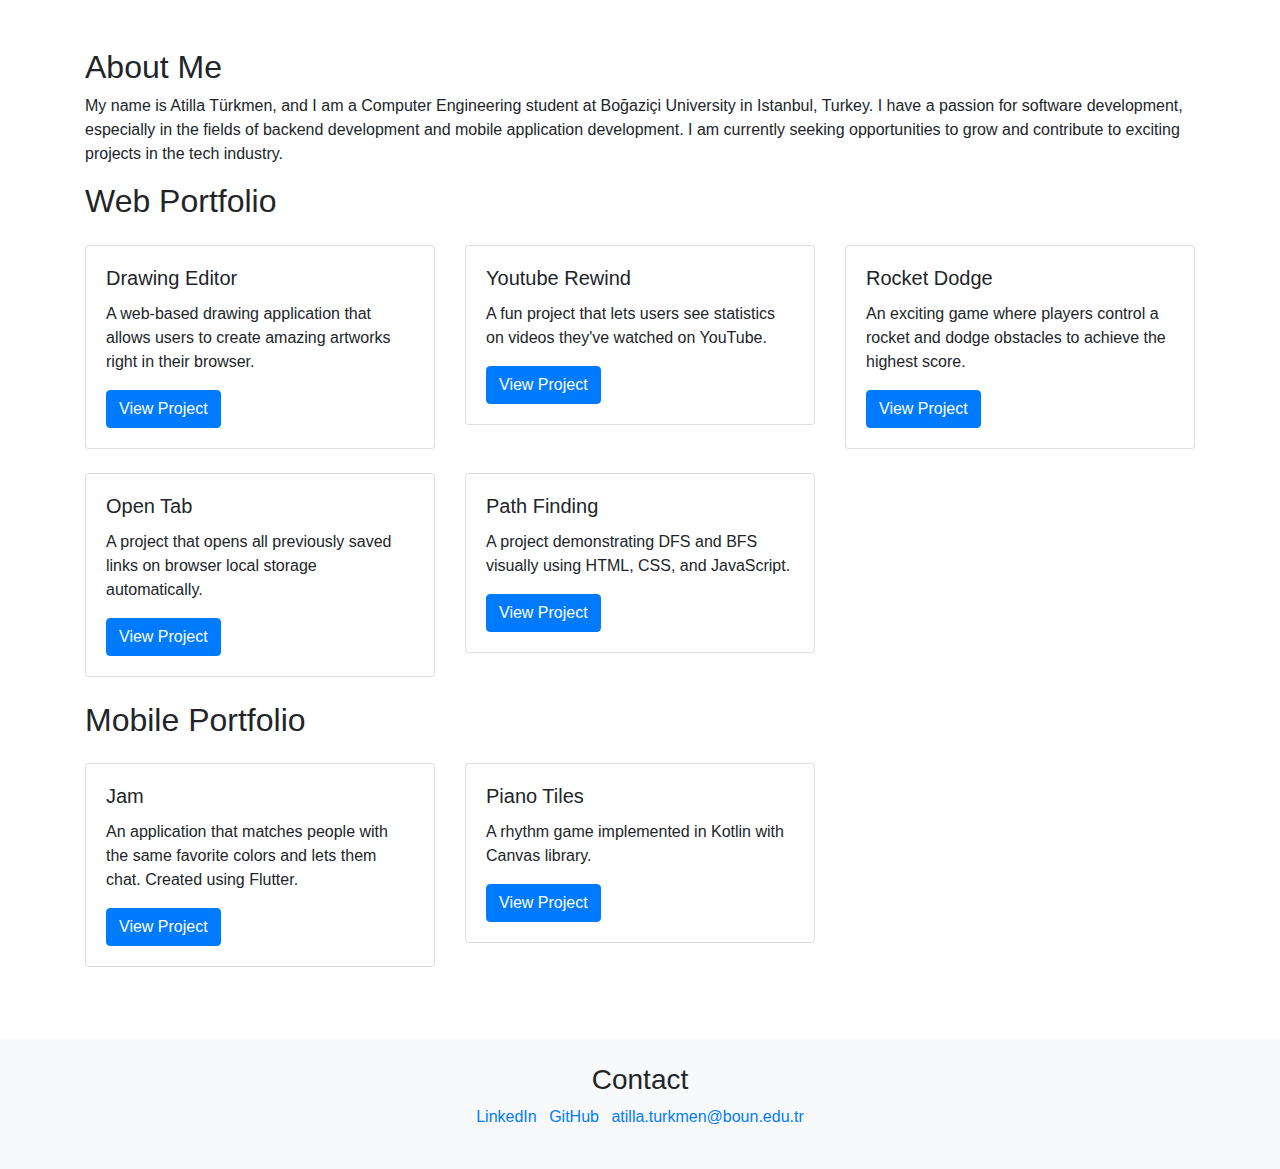
==== index.html @ f905438d "Initial Commit" ====
<!DOCTYPE html>
<html lang="en">

<head>
    <meta charset="UTF-8">
    <meta name="viewport" content="width=device-width, initial-scale=1.0">
    <title>Atilla Türkmen - Portfolio</title>
    <!-- Add your CSS and Bootstrap links here -->
    <link rel="stylesheet" href="https://maxcdn.bootstrapcdn.com/bootstrap/4.5.2/css/bootstrap.min.css">
</head>

<body>
    <div class="container mt-5">
        <h2>About Me</h2>
            <p>
                My name is Atilla Türkmen, and I am a Computer Engineering student at Boğaziçi University in
                Istanbul, Turkey. I have a passion for software development, especially in the fields of backend
                development and mobile application development. I am currently seeking opportunities to grow and
                contribute to exciting projects in the tech industry.
            </p>

        <h2>Web Portfolio</h2>
        <div class="row mt-4">

            <div class="col-md-4 mb-4">
                <div class="card">
                    <div class="card-body">
                        <h5 class="card-title">Drawing Editor</h5>
                        <p class="card-text">A web-based drawing application that allows users to create amazing artworks right in their browser.</p>
                        <a href="drawing-editor" target="_blank" class="btn btn-primary">View Project</a>
                    </div>
                </div>
            </div>

            <div class="col-md-4 mb-4">
                <div class="card">
                    <div class="card-body">
                        <h5 class="card-title">Youtube Rewind</h5>
                        <p class="card-text">A fun project that lets users see statistics on videos they've watched on YouTube.</p>
                        <a href="https://youtuberewind.net" target="_blank" class="btn btn-primary">View Project</a>
                    </div>
                </div>
            </div>

            <div class="col-md-4 mb-4">
                <div class="card">
                    <div class="card-body">
                        <h5 class="card-title">Rocket Dodge</h5>
                        <p class="card-text">An exciting game where players control a rocket and dodge obstacles to achieve the highest score.</p>
                        <a href="https://rocketdodgegame.com" target="_blank" class="btn btn-primary">View Project</a>
                    </div>
                </div>
            </div>

            <div class="col-md-4 mb-4">
                <div class="card">
                    <div class="card-body">
                        <h5 class="card-title">Open Tab</h5>
                        <p class="card-text">A project that opens all previously saved links on browser local storage automatically.</p>
                        <a href="open-tab/index.html" target="_blank" class="btn btn-primary">View Project</a>
                    </div>
                </div>
            </div>

            <div class="col-md-4 mb-4">
                <div class="card">
                    <div class="card-body">
                        <h5 class="card-title">Path Finding</h5>
                        <p class="card-text">A project demonstrating DFS and BFS visually using HTML, CSS, and JavaScript.</p>
                        <a href="path-finding/path-finding.html" target="_blank" class="btn btn-primary">View Project</a>
                    </div>
                </div>
            </div>
        </div>

        <h2>Mobile Portfolio</h2>
        <div class="row mt-4">
            <div class="col-md-4 mb-4">
                <div class="card">
                    <div class="card-body">
                        <h5 class="card-title">Jam</h5>
                        <p class="card-text"> An application that matches people with the same favorite colors and lets them chat. Created using Flutter.</p>
                        <a href="https://play.google.com/store/apps/details?id=com.overlap.jam" target="_blank"
                            class="btn btn-primary">View Project</a>
                    </div>
                </div>
            </div>

            <div class="col-md-4 mb-4">
                <div class="card">
                    <div class="card-body">
                        <h5 class="card-title">Piano Tiles</h5>
                        <p class="card-text">A rhythm game implemented in Kotlin with Canvas library.</p>
                        <a href="https://play.google.com/store/apps/details?id=com.tayyar.tiletap" target="_blank"
                            class="btn btn-primary">View Project</a>
                    </div>
                </div>
            </div>
        </div>
    </div>

    </div>

    <footer class="bg-light py-4 mt-5">
        <div class="container text-center">
            <h3 class="footer-heading">Contact</h3>
            <ul class="list-inline mb-0">
                <li class="list-inline-item">
                    <a href="https://www.linkedin.com/in/atilla-turkmen/" target="_blank">LinkedIn</a>
                </li>
                <li class="list-inline-item">
                    <a href="https://github.com/atillaturkmen" target="_blank">GitHub</a>
                </li>
                <li class="list-inline-item">
                    <p><span><a href="mailto:atilla.turkmen@boun.edu.tr">atilla.turkmen@boun.edu.tr</a></span></p>
                </li>
            </ul>
        </div>
    </footer>

    <!-- Add your JavaScript and other scripts here -->
    <script src="https://code.jquery.com/jquery-3.5.1.slim.min.js"></script>
    <script src="https://cdn.jsdelivr.net/npm/@popperjs/core@2.9.1/dist/umd/popper.min.js"></script>
    <script src="https://maxcdn.bootstrapcdn.com/bootstrap/4.5.2/js/bootstrap.min.js"></script>
</body>

</html>
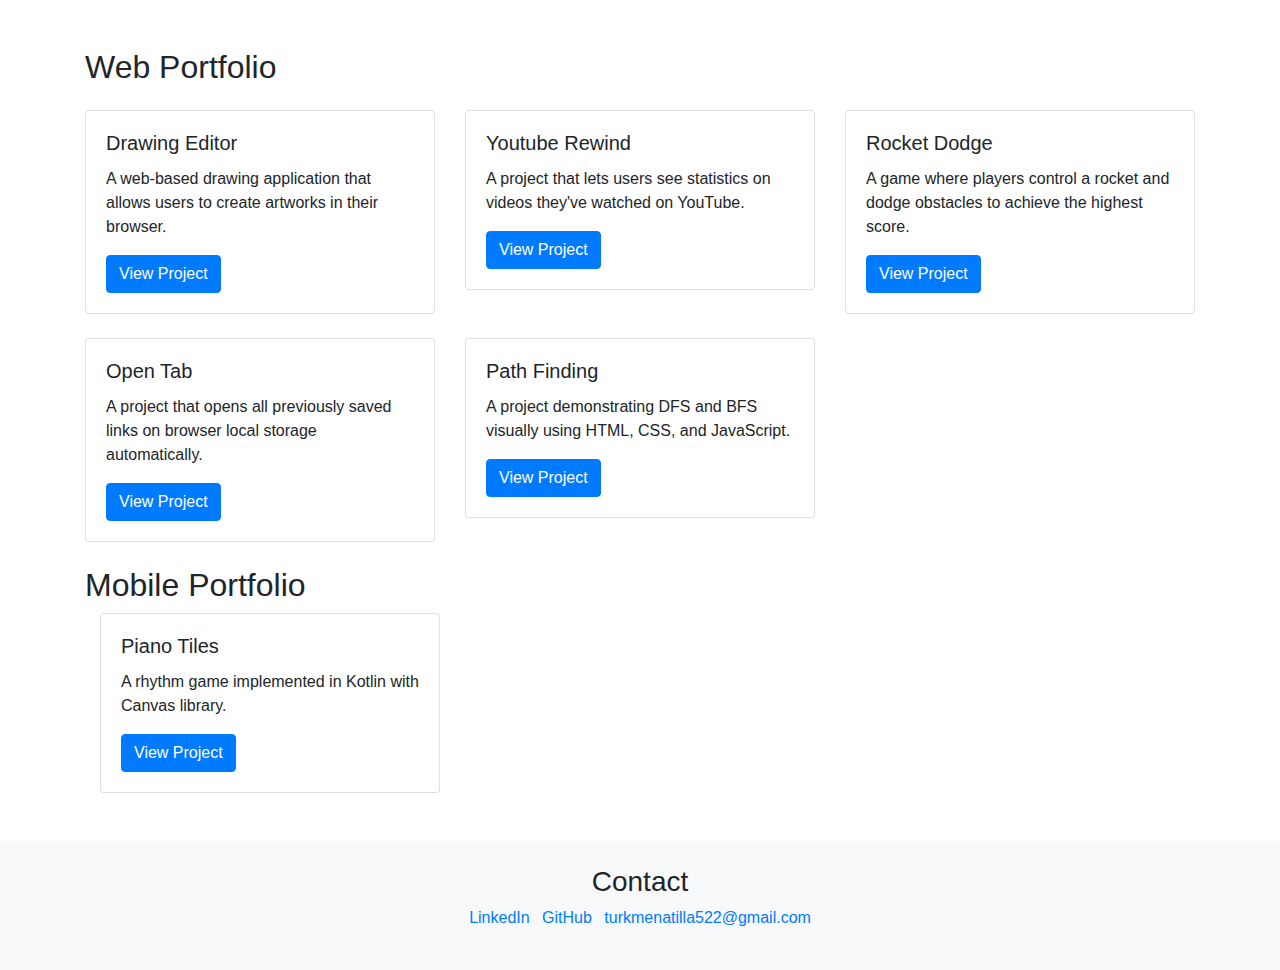
==== commit 90e9529c: "Update index.html" ====
--- a/index.html
+++ b/index.html
@@ -11,13 +11,6 @@
 
 <body>
     <div class="container mt-5">
-        <h2>About Me</h2>
-            <p>
-                My name is Atilla Türkmen, and I am a Computer Engineering student at Boğaziçi University in
-                Istanbul, Turkey. I have a passion for software development, especially in the fields of backend
-                development and mobile application development. I am currently seeking opportunities to grow and
-                contribute to exciting projects in the tech industry.
-            </p>
 
         <h2>Web Portfolio</h2>
         <div class="row mt-4">
@@ -26,7 +19,7 @@
                 <div class="card">
                     <div class="card-body">
                         <h5 class="card-title">Drawing Editor</h5>
-                        <p class="card-text">A web-based drawing application that allows users to create amazing artworks right in their browser.</p>
+                        <p class="card-text">A web-based drawing application that allows users to create artworks in their browser.</p>
                         <a href="drawing-editor" target="_blank" class="btn btn-primary">View Project</a>
                     </div>
                 </div>
@@ -36,7 +29,7 @@
                 <div class="card">
                     <div class="card-body">
                         <h5 class="card-title">Youtube Rewind</h5>
-                        <p class="card-text">A fun project that lets users see statistics on videos they've watched on YouTube.</p>
+                        <p class="card-text">A project that lets users see statistics on videos they've watched on YouTube.</p>
                         <a href="https://youtuberewind.net" target="_blank" class="btn btn-primary">View Project</a>
                     </div>
                 </div>
@@ -46,7 +39,7 @@
                 <div class="card">
                     <div class="card-body">
                         <h5 class="card-title">Rocket Dodge</h5>
-                        <p class="card-text">An exciting game where players control a rocket and dodge obstacles to achieve the highest score.</p>
+                        <p class="card-text">A game where players control a rocket and dodge obstacles to achieve the highest score.</p>
                         <a href="https://rocketdodgegame.com" target="_blank" class="btn btn-primary">View Project</a>
                     </div>
                 </div>
@@ -74,24 +67,12 @@
         </div>
 
         <h2>Mobile Portfolio</h2>
-        <div class="row mt-4">
-            <div class="col-md-4 mb-4">
-                <div class="card">
-                    <div class="card-body">
-                        <h5 class="card-title">Jam</h5>
-                        <p class="card-text"> An application that matches people with the same favorite colors and lets them chat. Created using Flutter.</p>
-                        <a href="https://play.google.com/store/apps/details?id=com.overlap.jam" target="_blank"
-                            class="btn btn-primary">View Project</a>
-                    </div>
-                </div>
-            </div>
-
             <div class="col-md-4 mb-4">
                 <div class="card">
                     <div class="card-body">
                         <h5 class="card-title">Piano Tiles</h5>
                         <p class="card-text">A rhythm game implemented in Kotlin with Canvas library.</p>
-                        <a href="https://play.google.com/store/apps/details?id=com.tayyar.tiletap" target="_blank"
+                        <a href="https://github.com/atillaturkmen/piano-tiles" target="_blank"
                             class="btn btn-primary">View Project</a>
                     </div>
                 </div>
@@ -112,7 +93,7 @@
                     <a href="https://github.com/atillaturkmen" target="_blank">GitHub</a>
                 </li>
                 <li class="list-inline-item">
-                    <p><span><a href="mailto:atilla.turkmen@boun.edu.tr">atilla.turkmen@boun.edu.tr</a></span></p>
+                    <p><span><a href="mailto:turkmenatilla522@gmail.com">turkmenatilla522@gmail.com</a></span></p>
                 </li>
             </ul>
         </div>
